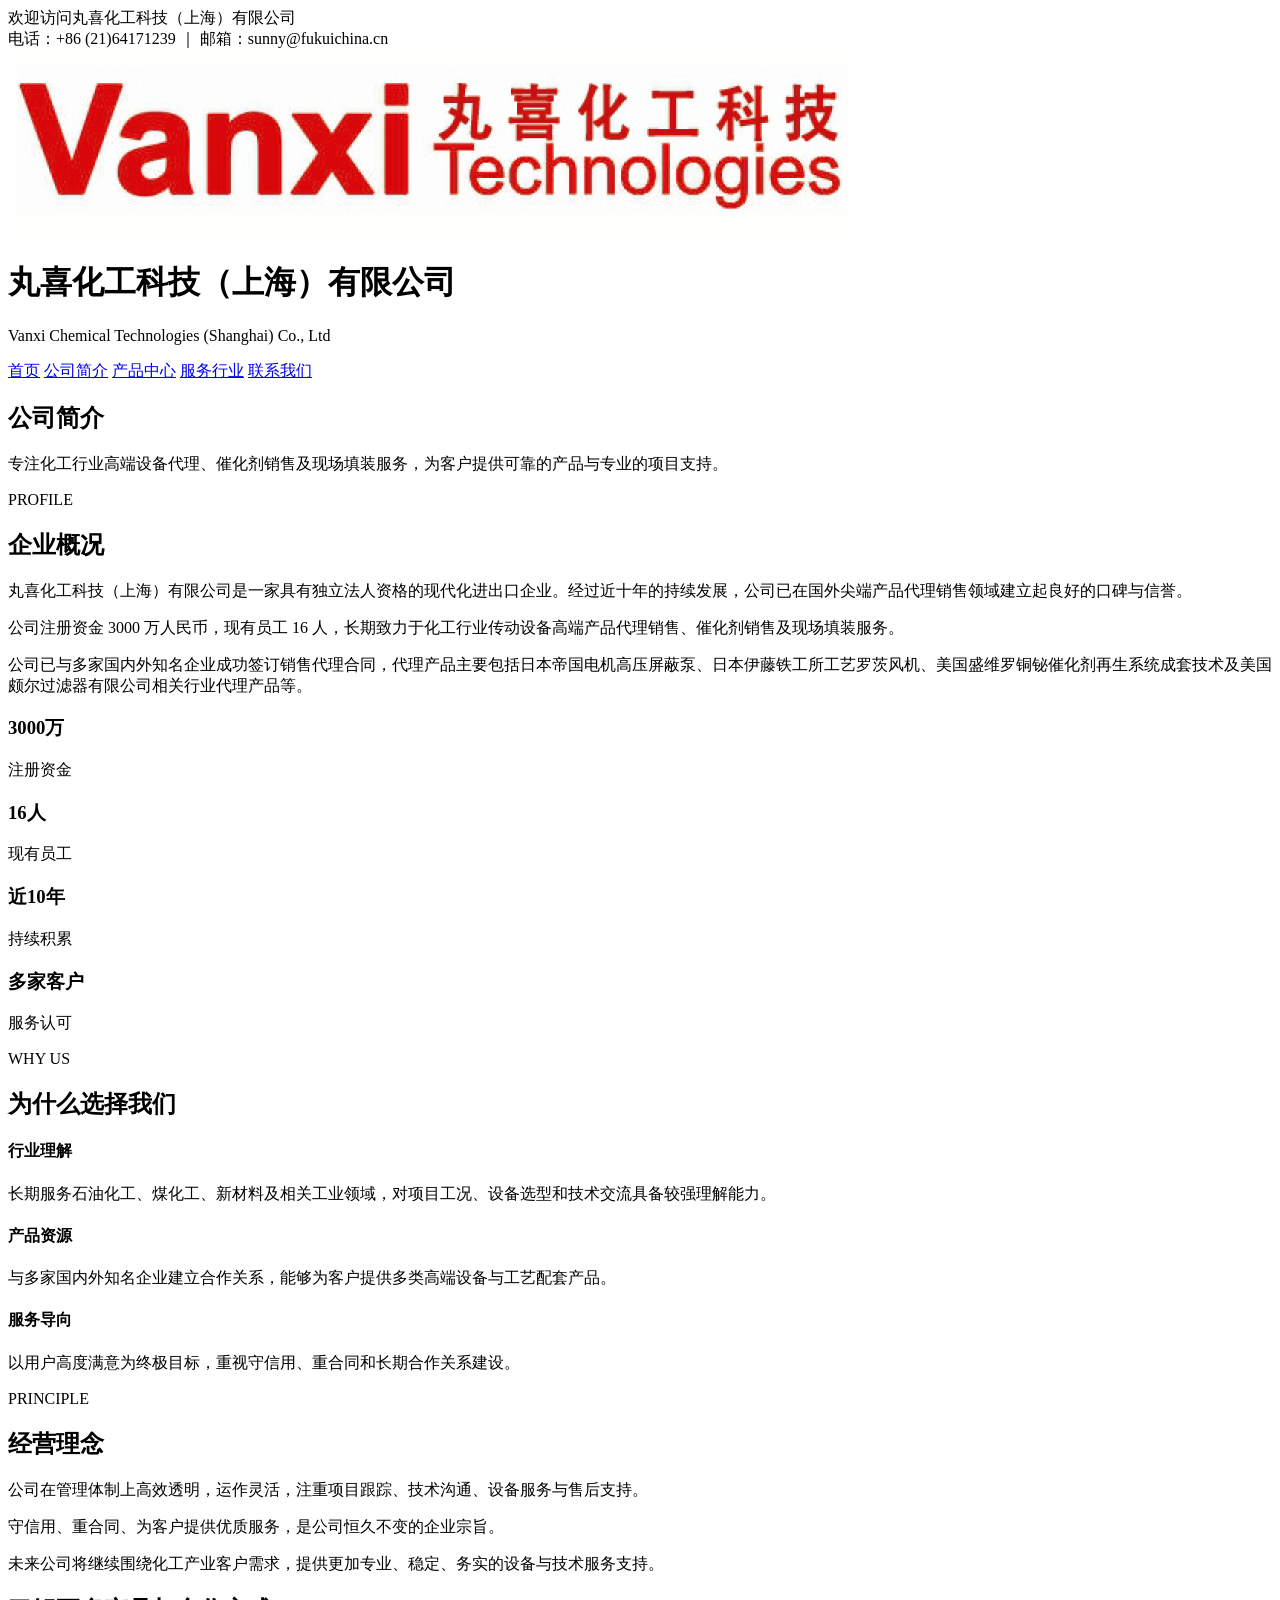
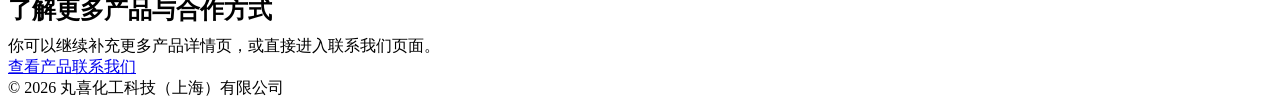
==== about.html @ eb3175f0 "Add files via upload" ====
<!DOCTYPE html>
<html lang="zh-CN">
<head>
  <meta charset="UTF-8" />
  <meta name="viewport" content="width=device-width, initial-scale=1.0" />
  <title>公司简介 - 丸喜化工科技（上海）有限公司</title>
  <link rel="stylesheet" href="assets/style.css" />
</head>
<body>
  <div class="topbar"><div class="container"><div>欢迎访问丸喜化工科技（上海）有限公司</div><div>电话：+86 (21)64171239 ｜ 邮箱：sunny@fukuichina.cn</div></div></div>
  <header>
    <div class="container nav">
      <div class="logo"><div class="logo-wrap"><img src="images/logo.png" alt="丸喜化工Logo" class="logo-img" /><div><h1>丸喜化工科技（上海）有限公司</h1><p>Vanxi Chemical Technologies (Shanghai) Co., Ltd</p></div></div></div>
      <nav class="menu">
        <a href="index.html" data-page="index.html">首页</a>
        <a href="about.html" data-page="about.html">公司简介</a>
        <a href="products.html" data-page="products.html">产品中心</a>
        <a href="industries.html" data-page="industries.html">服务行业</a>
        <a href="contact.html" data-page="contact.html" class="menu-btn">联系我们</a>
      </nav>
    </div>
  </header>

  <section class="page-hero"><div class="container"><h2>公司简介</h2><p>专注化工行业高端设备代理、催化剂销售及现场填装服务，为客户提供可靠的产品与专业的项目支持。</p></div></section>

  <section>
    <div class="container">
      <div class="two-col">
        <div class="content-box">
          <div class="section-subtitle">PROFILE</div>
          <h2 class="section-title">企业概况</h2>
          <p>丸喜化工科技（上海）有限公司是一家具有独立法人资格的现代化进出口企业。经过近十年的持续发展，公司已在国外尖端产品代理销售领域建立起良好的口碑与信誉。</p>
          <p>公司注册资金 3000 万人民币，现有员工 16 人，长期致力于化工行业传动设备高端产品代理销售、催化剂销售及现场填装服务。</p>
          <p>公司已与多家国内外知名企业成功签订销售代理合同，代理产品主要包括日本帝国电机高压屏蔽泵、日本伊藤铁工所工艺罗茨风机、美国盛维罗铜铋催化剂再生系统成套技术及美国颇尔过滤器有限公司相关行业代理产品等。</p>
        </div>
        <div class="stats">
          <div class="stat-box"><h3>3000万</h3><p>注册资金</p></div>
          <div class="stat-box"><h3>16人</h3><p>现有员工</p></div>
          <div class="stat-box"><h3>近10年</h3><p>持续积累</p></div>
          <div class="stat-box"><h3>多家客户</h3><p>服务认可</p></div>
        </div>
      </div>
    </div>
  </section>

  <section class="advantages">
    <div class="container">
      <div class="section-subtitle">WHY US</div>
      <h2 class="section-title">为什么选择我们</h2>
      <div class="point-grid">
        <div class="point-box"><h4>行业理解</h4><p>长期服务石油化工、煤化工、新材料及相关工业领域，对项目工况、设备选型和技术交流具备较强理解能力。</p></div>
        <div class="point-box"><h4>产品资源</h4><p>与多家国内外知名企业建立合作关系，能够为客户提供多类高端设备与工艺配套产品。</p></div>
        <div class="point-box"><h4>服务导向</h4><p>以用户高度满意为终极目标，重视守信用、重合同和长期合作关系建设。</p></div>
      </div>
    </div>
  </section>

  <section>
    <div class="container">
      <div class="section-subtitle">PRINCIPLE</div>
      <h2 class="section-title">经营理念</h2>
      <div class="content-box">
        <p>公司在管理体制上高效透明，运作灵活，注重项目跟踪、技术沟通、设备服务与售后支持。</p>
        <p>守信用、重合同、为客户提供优质服务，是公司恒久不变的企业宗旨。</p>
        <p>未来公司将继续围绕化工产业客户需求，提供更加专业、稳定、务实的设备与技术服务支持。</p>
      </div>
    </div>
  </section>

  <section class="cta"><div class="container"><div class="cta-box"><div><h2 class="section-title" style="margin-bottom:10px;">了解更多产品与合作方式</h2><p class="section-desc" style="margin:0;">你可以继续补充更多产品详情页，或直接进入联系我们页面。</p></div><div class="btn-group"><a class="btn btn-primary" href="products.html">查看产品</a><a class="btn btn-secondary" href="contact.html">联系我们</a></div></div></div></section>

  <footer><div class="container">© 2026 丸喜化工科技（上海）有限公司</div></footer>
  <script src="assets/script.js"></script>
</body>
</html>
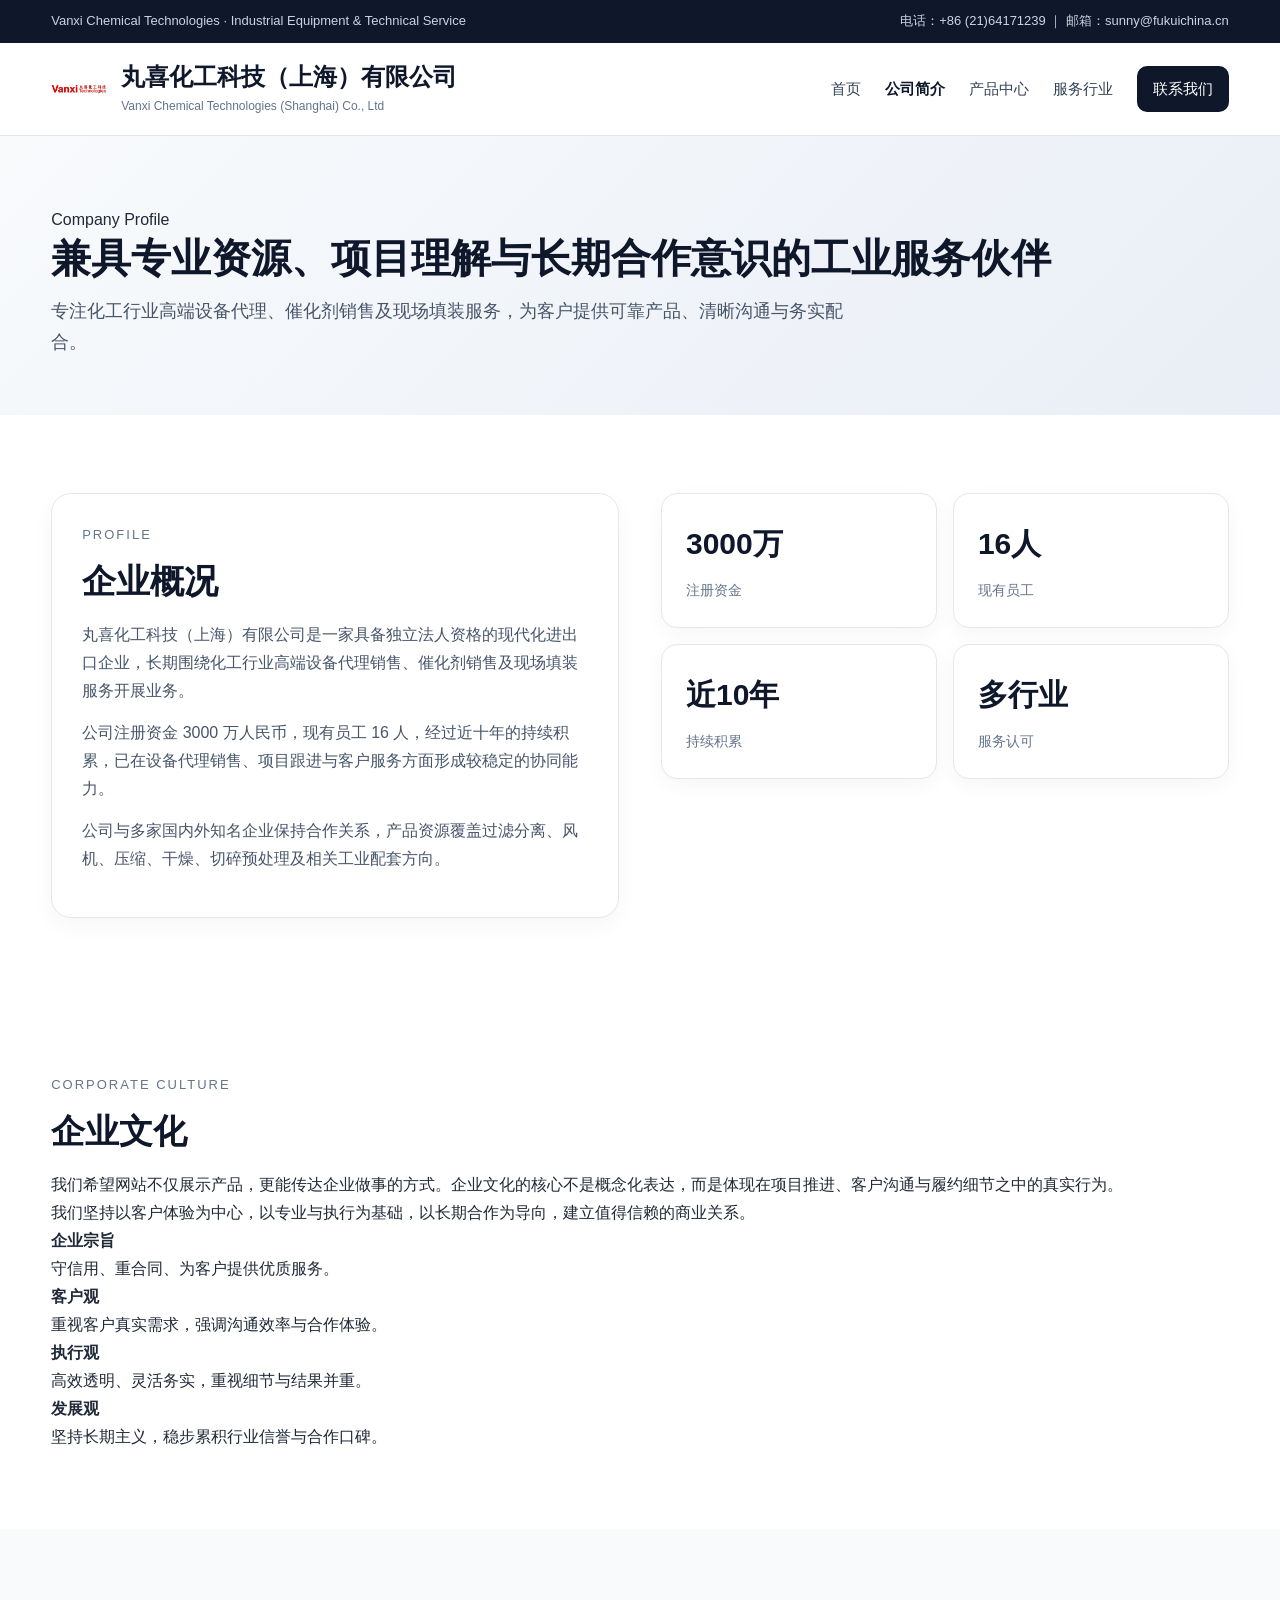
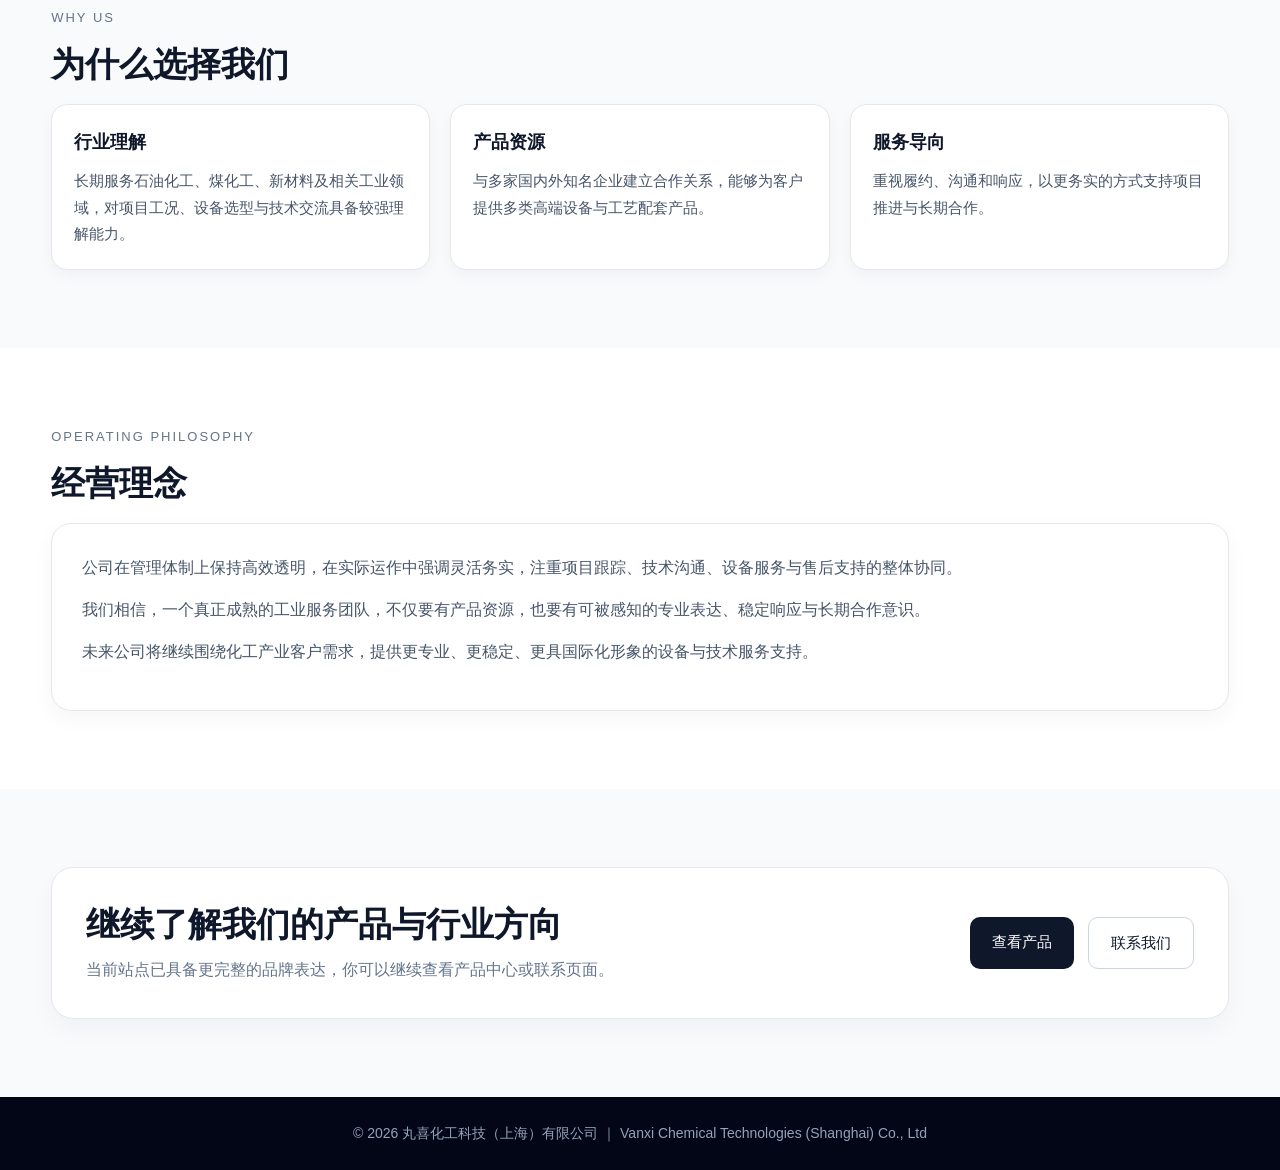
==== commit c844affc: "Add files via upload" ====
--- a/about.html
+++ b/about.html
@@ -7,10 +7,24 @@
   <link rel="stylesheet" href="assets/style.css" />
 </head>
 <body>
-  <div class="topbar"><div class="container"><div>欢迎访问丸喜化工科技（上海）有限公司</div><div>电话：+86 (21)64171239 ｜ 邮箱：sunny@fukuichina.cn</div></div></div>
+  <div class="topbar">
+    <div class="container">
+      <div>Vanxi Chemical Technologies · Industrial Equipment & Technical Service</div>
+      <div>电话：+86 (21)64171239 ｜ 邮箱：sunny@fukuichina.cn</div>
+    </div>
+  </div>
+
   <header>
     <div class="container nav">
-      <div class="logo"><div class="logo-wrap"><img src="images/logo.png" alt="丸喜化工Logo" class="logo-img" /><div><h1>丸喜化工科技（上海）有限公司</h1><p>Vanxi Chemical Technologies (Shanghai) Co., Ltd</p></div></div></div>
+      <div class="logo">
+        <div class="logo-wrap">
+          <img src="images/logo.png" alt="丸喜化工Logo" class="logo-img" />
+          <div>
+            <h1>丸喜化工科技（上海）有限公司</h1>
+            <p>Vanxi Chemical Technologies (Shanghai) Co., Ltd</p>
+          </div>
+        </div>
+      </div>
       <nav class="menu">
         <a href="index.html" data-page="index.html">首页</a>
         <a href="about.html" data-page="about.html">公司简介</a>
@@ -21,55 +35,71 @@
     </div>
   </header>
 
-  <section class="page-hero"><div class="container"><h2>公司简介</h2><p>专注化工行业高端设备代理、催化剂销售及现场填装服务，为客户提供可靠的产品与专业的项目支持。</p></div></section>
+  <section class="page-hero"><div class="container"><div class="eyebrow">Company Profile</div><h2>兼具专业资源、项目理解与长期合作意识的工业服务伙伴</h2><p>专注化工行业高端设备代理、催化剂销售及现场填装服务，为客户提供可靠产品、清晰沟通与务实配合。</p></div></section>
 
   <section>
     <div class="container">
       <div class="two-col">
         <div class="content-box">
-          <div class="section-subtitle">PROFILE</div>
+          <div class="section-subtitle">Profile</div>
           <h2 class="section-title">企业概况</h2>
-          <p>丸喜化工科技（上海）有限公司是一家具有独立法人资格的现代化进出口企业。经过近十年的持续发展，公司已在国外尖端产品代理销售领域建立起良好的口碑与信誉。</p>
-          <p>公司注册资金 3000 万人民币，现有员工 16 人，长期致力于化工行业传动设备高端产品代理销售、催化剂销售及现场填装服务。</p>
-          <p>公司已与多家国内外知名企业成功签订销售代理合同，代理产品主要包括日本帝国电机高压屏蔽泵、日本伊藤铁工所工艺罗茨风机、美国盛维罗铜铋催化剂再生系统成套技术及美国颇尔过滤器有限公司相关行业代理产品等。</p>
+          <p>丸喜化工科技（上海）有限公司是一家具备独立法人资格的现代化进出口企业，长期围绕化工行业高端设备代理销售、催化剂销售及现场填装服务开展业务。</p>
+          <p>公司注册资金 3000 万人民币，现有员工 16 人，经过近十年的持续积累，已在设备代理销售、项目跟进与客户服务方面形成较稳定的协同能力。</p>
+          <p>公司与多家国内外知名企业保持合作关系，产品资源覆盖过滤分离、风机、压缩、干燥、切碎预处理及相关工业配套方向。</p>
         </div>
         <div class="stats">
           <div class="stat-box"><h3>3000万</h3><p>注册资金</p></div>
           <div class="stat-box"><h3>16人</h3><p>现有员工</p></div>
           <div class="stat-box"><h3>近10年</h3><p>持续积累</p></div>
-          <div class="stat-box"><h3>多家客户</h3><p>服务认可</p></div>
+          <div class="stat-box"><h3>多行业</h3><p>服务认可</p></div>
         </div>
+      </div>
+    </div>
+  </section>
+
+  <section class="culture-section">
+    <div class="container culture-inline">
+      <div class="statement-box">
+        <div class="section-subtitle">Corporate Culture</div>
+        <h2 class="section-title">企业文化</h2>
+        <p>我们希望网站不仅展示产品，更能传达企业做事的方式。企业文化的核心不是概念化表达，而是体现在项目推进、客户沟通与履约细节之中的真实行为。</p>
+        <div class="quote-strip">我们坚持以客户体验为中心，以专业与执行为基础，以长期合作为导向，建立值得信赖的商业关系。</div>
+      </div>
+      <div class="culture-values">
+        <div class="value-item"><h4>企业宗旨</h4><p>守信用、重合同、为客户提供优质服务。</p></div>
+        <div class="value-item"><h4>客户观</h4><p>重视客户真实需求，强调沟通效率与合作体验。</p></div>
+        <div class="value-item"><h4>执行观</h4><p>高效透明、灵活务实，重视细节与结果并重。</p></div>
+        <div class="value-item"><h4>发展观</h4><p>坚持长期主义，稳步累积行业信誉与合作口碑。</p></div>
       </div>
     </div>
   </section>
 
   <section class="advantages">
     <div class="container">
-      <div class="section-subtitle">WHY US</div>
+      <div class="section-subtitle">Why Us</div>
       <h2 class="section-title">为什么选择我们</h2>
       <div class="point-grid">
-        <div class="point-box"><h4>行业理解</h4><p>长期服务石油化工、煤化工、新材料及相关工业领域，对项目工况、设备选型和技术交流具备较强理解能力。</p></div>
+        <div class="point-box"><h4>行业理解</h4><p>长期服务石油化工、煤化工、新材料及相关工业领域，对项目工况、设备选型与技术交流具备较强理解能力。</p></div>
         <div class="point-box"><h4>产品资源</h4><p>与多家国内外知名企业建立合作关系，能够为客户提供多类高端设备与工艺配套产品。</p></div>
-        <div class="point-box"><h4>服务导向</h4><p>以用户高度满意为终极目标，重视守信用、重合同和长期合作关系建设。</p></div>
+        <div class="point-box"><h4>服务导向</h4><p>重视履约、沟通和响应，以更务实的方式支持项目推进与长期合作。</p></div>
       </div>
     </div>
   </section>
 
   <section>
     <div class="container">
-      <div class="section-subtitle">PRINCIPLE</div>
+      <div class="section-subtitle">Operating Philosophy</div>
       <h2 class="section-title">经营理念</h2>
       <div class="content-box">
-        <p>公司在管理体制上高效透明，运作灵活，注重项目跟踪、技术沟通、设备服务与售后支持。</p>
-        <p>守信用、重合同、为客户提供优质服务，是公司恒久不变的企业宗旨。</p>
-        <p>未来公司将继续围绕化工产业客户需求，提供更加专业、稳定、务实的设备与技术服务支持。</p>
+        <p>公司在管理体制上保持高效透明，在实际运作中强调灵活务实，注重项目跟踪、技术沟通、设备服务与售后支持的整体协同。</p>
+        <p>我们相信，一个真正成熟的工业服务团队，不仅要有产品资源，也要有可被感知的专业表达、稳定响应与长期合作意识。</p>
+        <p>未来公司将继续围绕化工产业客户需求，提供更专业、更稳定、更具国际化形象的设备与技术服务支持。</p>
       </div>
     </div>
   </section>
 
-  <section class="cta"><div class="container"><div class="cta-box"><div><h2 class="section-title" style="margin-bottom:10px;">了解更多产品与合作方式</h2><p class="section-desc" style="margin:0;">你可以继续补充更多产品详情页，或直接进入联系我们页面。</p></div><div class="btn-group"><a class="btn btn-primary" href="products.html">查看产品</a><a class="btn btn-secondary" href="contact.html">联系我们</a></div></div></div></section>
-
-  <footer><div class="container">© 2026 丸喜化工科技（上海）有限公司</div></footer>
+  <section class="cta"><div class="container"><div class="cta-box"><div><h2 class="section-title" style="margin-bottom:10px;">继续了解我们的产品与行业方向</h2><p class="section-desc" style="margin:0;">当前站点已具备更完整的品牌表达，你可以继续查看产品中心或联系页面。</p></div><div class="btn-group"><a class="btn btn-primary" href="products.html">查看产品</a><a class="btn btn-secondary" href="contact.html">联系我们</a></div></div></div></section>
+  <footer><div class="container">© 2026 丸喜化工科技（上海）有限公司 ｜ Vanxi Chemical Technologies (Shanghai) Co., Ltd</div></footer>
   <script src="assets/script.js"></script>
 </body>
 </html>
--- a/assets/style.css
+++ b/assets/style.css
@@ -0,0 +1,60 @@
+*{box-sizing:border-box;margin:0;padding:0}
+html{scroll-behavior:smooth}
+body{font-family:"Microsoft YaHei","PingFang SC",Arial,sans-serif;line-height:1.75;color:#1f2937;background:#fff}
+a{text-decoration:none;color:inherit}
+img{max-width:100%;display:block}
+.container{width:92%;max-width:1200px;margin:0 auto}
+.topbar{background:#0f172a;color:#cbd5e1;font-size:13px}
+.topbar .container{display:flex;justify-content:space-between;gap:12px;padding:10px 0;flex-wrap:wrap}
+header{position:sticky;top:0;z-index:1000;background:rgba(255,255,255,.96);backdrop-filter:blur(8px);border-bottom:1px solid #e5e7eb}
+.nav{display:flex;justify-content:space-between;align-items:center;gap:20px;padding:18px 0}
+.logo-wrap{display:flex;align-items:center;gap:14px}
+.logo-img{width:56px;height:56px;object-fit:contain;background:#fff;border-radius:10px;flex-shrink:0}
+.logo h1{font-size:24px;color:#0f172a;line-height:1.3}.logo p{font-size:12px;color:#64748b;margin-top:4px}
+.menu{display:flex;gap:24px;flex-wrap:wrap;font-size:15px;color:#334155;align-items:center}.menu a:hover,.menu a.active{color:#0f172a;font-weight:700}.menu-btn{padding:10px 16px;background:#0f172a;color:#fff!important;border-radius:10px}
+.page-hero{background:linear-gradient(135deg,#f8fafc 0%,#e9eef6 100%);padding:70px 0 56px}.page-hero h2{font-size:40px;line-height:1.2;color:#0f172a;margin-bottom:14px}.page-hero p{font-size:18px;color:#475569;max-width:820px}
+.hero{background:linear-gradient(135deg,#f8fafc 0%,#e9eef6 100%);padding:82px 0}.hero-wrap{display:grid;grid-template-columns:1.05fr .95fr;gap:42px;align-items:center}.hero-tags{display:flex;gap:10px;flex-wrap:wrap;margin-bottom:22px}.hero-tags span{background:#fff;border:1px solid #dbe2ea;color:#334155;padding:8px 12px;border-radius:999px;font-size:13px}.hero h2{font-size:46px;line-height:1.2;color:#0f172a;margin-bottom:20px}.hero p{font-size:18px;color:#475569;margin-bottom:26px;max-width:680px}.btn-group{display:flex;gap:14px;flex-wrap:wrap}.btn{display:inline-block;padding:12px 22px;border-radius:10px;font-size:15px;transition:.2s ease}.btn-primary{background:#0f172a;color:#fff}.btn-primary:hover{opacity:.9}.btn-secondary{border:1px solid #cbd5e1;background:#fff;color:#0f172a}.hero-image-box{background:#fff;border:1px solid #e5e7eb;border-radius:22px;padding:14px;box-shadow:0 12px 30px rgba(15,23,42,.06)}.hero-image-box img{width:100%;height:360px;object-fit:cover;border-radius:16px;display:block}
+section{padding:78px 0}.section-subtitle{font-size:13px;color:#64748b;margin-bottom:12px;text-transform:uppercase;letter-spacing:2px}.section-title{font-size:34px;color:#0f172a;margin-bottom:18px;line-height:1.3}.section-desc{font-size:16px;color:#64748b;max-width:800px;margin-bottom:34px}
+.about-grid,.contact-wrap,.two-col{display:grid;grid-template-columns:1fr 1fr;gap:42px;align-items:start}.about-box,.content-box,.contact-box,.highlight-box{background:#fff;border:1px solid #e5e7eb;border-radius:20px;padding:30px;box-shadow:0 8px 22px rgba(15,23,42,.04)}.about-text p,.content-box p,.content-box li,.contact-box p{color:#475569;margin-bottom:14px;font-size:16px}.stats{display:grid;grid-template-columns:1fr 1fr;gap:16px}.stat-box{border:1px solid #e5e7eb;border-radius:16px;padding:24px;background:#fff;box-shadow:0 6px 20px rgba(15,23,42,.04)}.stat-box h3{font-size:30px;color:#0f172a;margin-bottom:8px}.stat-box p{color:#64748b;font-size:14px}.advantages,.industries{background:#f8fafc}.card-grid{display:grid;grid-template-columns:repeat(4,1fr);gap:20px}.card{background:#fff;border:1px solid #e5e7eb;border-radius:18px;padding:24px;box-shadow:0 8px 24px rgba(15,23,42,.04)}.card h3{font-size:20px;margin-bottom:12px;color:#0f172a}.card p{color:#475569;font-size:15px}
+.product-grid{display:grid;grid-template-columns:repeat(3,1fr);gap:22px}.product-card{background:#fff;border:1px solid #e5e7eb;border-radius:20px;overflow:hidden;box-shadow:0 10px 24px rgba(15,23,42,.04)}.product-image img{width:100%;height:220px;object-fit:cover;display:block}.product-content{padding:22px}.product-content h3{font-size:19px;color:#0f172a;margin-bottom:10px;line-height:1.4}.product-content p{color:#475569;font-size:15px;margin-bottom:10px}.industry-grid{display:grid;grid-template-columns:repeat(5,1fr);gap:16px}.industry-box,.customer-box,.point-box{background:#fff;border:1px solid #e5e7eb;border-radius:16px;text-align:center;padding:24px 12px;color:#334155;box-shadow:0 6px 16px rgba(15,23,42,.04);font-weight:600}.customers-grid{display:grid;grid-template-columns:repeat(4,1fr);gap:16px}.point-grid{display:grid;grid-template-columns:repeat(3,1fr);gap:20px}.point-box{padding:22px;text-align:left;font-weight:400}.point-box h4{font-size:18px;color:#0f172a;margin-bottom:10px}.point-box p{color:#475569;font-size:15px}
+.contact-section{background:#0f172a;color:#fff}.contact-section .section-title,.contact-section strong{color:#fff}.contact-section p{color:#cbd5e1}.map-box{border-radius:18px;overflow:hidden;border:1px solid rgba(255,255,255,.08);background:rgba(255,255,255,.05);min-height:260px;display:flex;align-items:center;justify-content:center;color:#cbd5e1;padding:24px;text-align:center}
+.list{padding-left:20px}.list li{margin-bottom:10px}.cta{background:#f8fafc}.cta-box{background:#fff;border:1px solid #e5e7eb;border-radius:22px;padding:34px;box-shadow:0 10px 24px rgba(15,23,42,.04);display:flex;justify-content:space-between;align-items:center;gap:20px}
+footer{background:#020617;color:#94a3b8;padding:24px 0;font-size:14px;text-align:center}
+@media (max-width:992px){.hero-wrap,.about-grid,.contact-wrap,.two-col,.cta-box{grid-template-columns:1fr;display:grid}.card-grid,.product-grid,.industry-grid,.customers-grid,.point-grid{grid-template-columns:1fr 1fr}}
+@media (max-width:768px){.nav{flex-direction:column;align-items:flex-start}.menu{gap:14px}.card-grid,.product-grid,.industry-grid,.customers-grid,.stats,.point-grid{grid-template-columns:1fr}.hero h2,.page-hero h2{font-size:32px}.hero p,.page-hero p{font-size:16px}.section-title{font-size:28px}.topbar .container{flex-direction:column;align-items:flex-start}.hero-image-box img{height:260px}.logo h1{font-size:20px}.product-image img{height:180px}}
+
+.breadcrumb{font-size:14px;color:#64748b;margin-bottom:18px}
+.breadcrumb a{color:#475569}
+.detail-hero-grid{display:grid;grid-template-columns:1.05fr .95fr;gap:34px;align-items:center}
+.detail-image-box{background:#fff;border:1px solid #e5e7eb;border-radius:22px;padding:14px;box-shadow:0 12px 30px rgba(15,23,42,.06)}
+.detail-image-box img{width:100%;height:360px;object-fit:cover;border-radius:16px}
+.badge-row{display:flex;gap:10px;flex-wrap:wrap;margin:0 0 18px}
+.badge-row span{background:#fff;border:1px solid #dbe2ea;color:#334155;padding:8px 12px;border-radius:999px;font-size:13px}
+.spec-list{padding-left:18px;margin-top:8px}.spec-list li{margin-bottom:10px;color:#475569}
+.section-tight{padding-top:42px}
+.link-btn{display:inline-block;padding:10px 16px;border-radius:10px;background:#0f172a;color:#fff;font-size:14px;margin-top:8px}
+.link-btn.secondary{background:#fff;border:1px solid #cbd5e1;color:#0f172a}
+.product-card .btn-row{display:flex;gap:10px;flex-wrap:wrap;margin-top:14px}
+.note-box{background:#f8fafc;border:1px solid #e5e7eb;border-radius:18px;padding:20px;color:#475569}
+@media (max-width:992px){.detail-hero-grid{grid-template-columns:1fr}.detail-image-box img{height:280px}}
+@media (max-width:768px){.detail-image-box img{height:220px}}
+
+/* detail page v2 */
+.metrics-grid{display:grid;grid-template-columns:repeat(3,1fr);gap:16px;margin-top:18px}
+.metric-card{background:#f8fafc;border:1px solid #e5e7eb;border-radius:16px;padding:18px}
+.metric-card h4{font-size:15px;color:#0f172a;margin-bottom:6px}
+.metric-card p{font-size:14px;color:#64748b;margin:0}
+.section-soft{background:#f8fafc}
+.service-grid{display:grid;grid-template-columns:repeat(3,1fr);gap:20px}
+.service-box{background:#fff;border:1px solid #e5e7eb;border-radius:18px;padding:22px;box-shadow:0 8px 20px rgba(15,23,42,.04)}
+.service-box h4{font-size:18px;color:#0f172a;margin-bottom:10px}
+.service-box p{font-size:15px;color:#475569}
+.note-list{padding-left:18px}
+.note-list li{margin-bottom:10px;color:#475569}
+.related-grid{display:grid;grid-template-columns:repeat(3,1fr);gap:20px}
+.related-box{background:#fff;border:1px solid #e5e7eb;border-radius:18px;padding:22px;box-shadow:0 8px 20px rgba(15,23,42,.04)}
+.related-box h4{font-size:18px;color:#0f172a;margin-bottom:8px}
+.related-box p{font-size:15px;color:#475569;margin-bottom:10px}
+.emphasis{color:#0f172a;font-weight:700}
+@media (max-width:992px){.metrics-grid,.service-grid,.related-grid{grid-template-columns:1fr 1fr}}
+@media (max-width:768px){.metrics-grid,.service-grid,.related-grid{grid-template-columns:1fr}}
